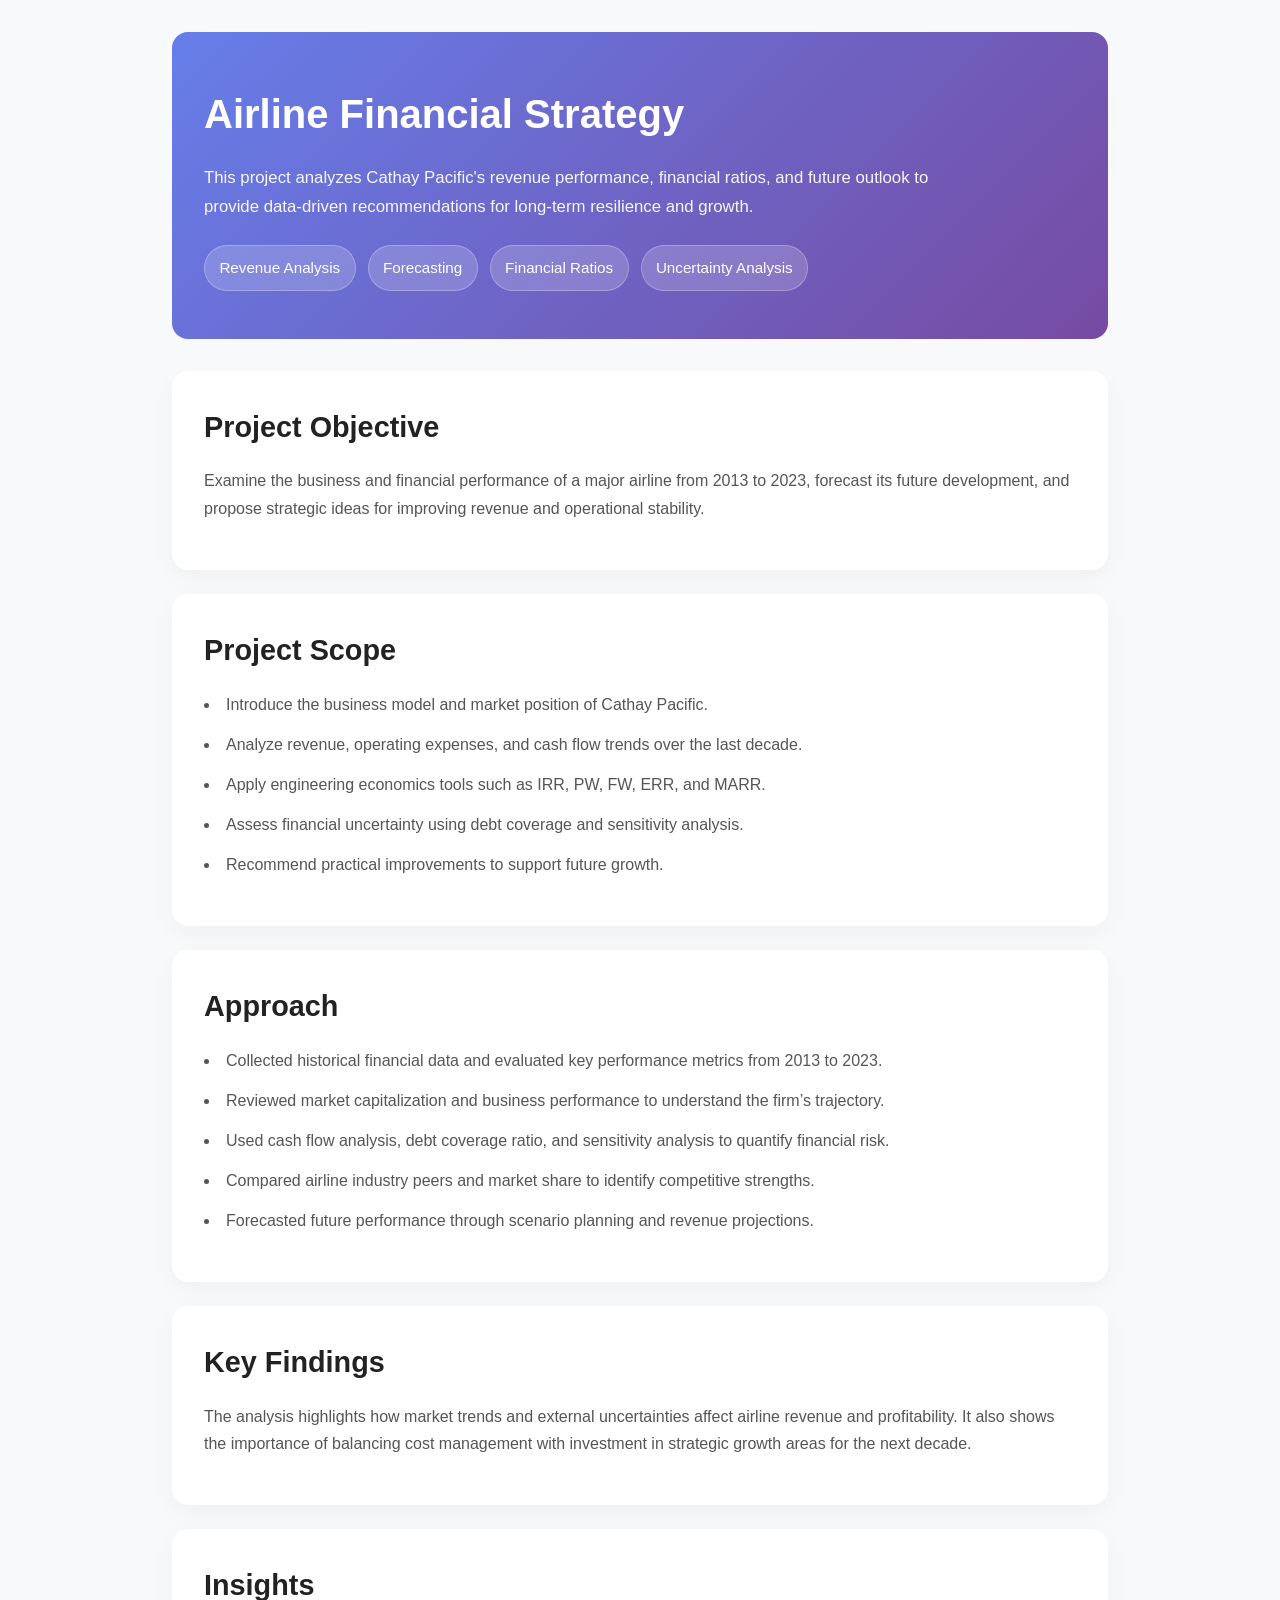
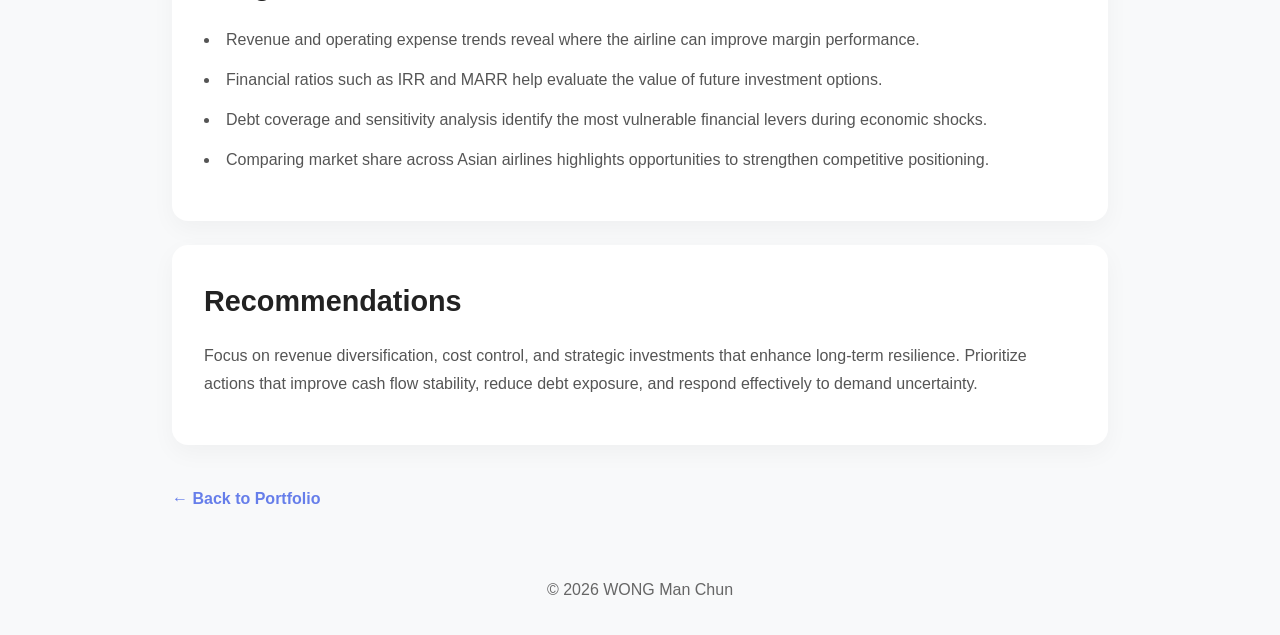
==== project-cathay-pacific-analysis.html @ 18812680 "Add HTML files for Airline Financial Strategy and E-Commerce Data Analysis projects - Created projec" ====
<!DOCTYPE html>
<html lang="en">
<head>
    <meta charset="UTF-8">
    <meta name="viewport" content="width=device-width, initial-scale=1.0">
    <title>Airline Financial Strategy Project</title>
    <style>
        * {
            margin: 0;
            padding: 0;
            box-sizing: border-box;
        }

        body {
            font-family: 'Segoe UI', Tahoma, Geneva, Verdana, sans-serif;
            line-height: 1.7;
            color: #333;
            background-color: #f8f9fa;
        }

        .container {
            max-width: 1000px;
            margin: 0 auto;
            padding: 2rem;
        }

        header {
            background: linear-gradient(135deg, #667eea 0%, #764ba2 100%);
            color: white;
            padding: 3rem 2rem;
            border-radius: 16px;
            margin-bottom: 2rem;
        }

        header h1 {
            font-size: 2.5rem;
            margin-bottom: 1rem;
        }

        header p {
            font-size: 1.05rem;
            max-width: 760px;
            opacity: 0.95;
        }

        .badge-row {
            display: flex;
            flex-wrap: wrap;
            gap: 0.75rem;
            margin-top: 1.5rem;
        }

        .badge {
            background-color: rgba(255,255,255,0.18);
            padding: 0.55rem 0.9rem;
            border-radius: 999px;
            font-size: 0.95rem;
            border: 1px solid rgba(255,255,255,0.25);
        }

        .section {
            background-color: white;
            border-radius: 16px;
            padding: 2rem;
            margin-bottom: 1.5rem;
            box-shadow: 0 8px 24px rgba(0,0,0,0.04);
        }

        .section h2 {
            font-size: 1.8rem;
            color: #222;
            margin-bottom: 1rem;
        }

        .section p,
        .section ul {
            font-size: 1rem;
            color: #555;
            margin-bottom: 1rem;
        }

        .section ul {
            list-style: disc inside;
            gap: 0.5rem;
        }

        .section li {
            margin-bottom: 0.8rem;
        }

        .back-link {
            display: inline-block;
            margin-top: 1rem;
            color: #667eea;
            text-decoration: none;
            font-weight: 600;
        }

        .back-link:hover {
            color: #764ba2;
        }

        footer {
            text-align: center;
            padding: 2rem 0;
            color: #666;
        }

        @media (max-width: 768px) {
            header {
                padding: 2rem 1rem;
            }

            .container {
                padding: 1rem;
            }
        }
    </style>
</head>
<body>
    <div class="container">
        <header>
            <h1>Airline Financial Strategy</h1>
            <p>This project analyzes Cathay Pacific's revenue performance, financial ratios, and future outlook to provide data-driven recommendations for long-term resilience and growth.</p>
            <div class="badge-row">
                <span class="badge">Revenue Analysis</span>
                <span class="badge">Forecasting</span>
                <span class="badge">Financial Ratios</span>
                <span class="badge">Uncertainty Analysis</span>
            </div>
        </header>

        <section class="section">
            <h2>Project Objective</h2>
            <p>Examine the business and financial performance of a major airline from 2013 to 2023, forecast its future development, and propose strategic ideas for improving revenue and operational stability.</p>
        </section>

        <section class="section">
            <h2>Project Scope</h2>
            <ul>
                <li>Introduce the business model and market position of Cathay Pacific.</li>
                <li>Analyze revenue, operating expenses, and cash flow trends over the last decade.</li>
                <li>Apply engineering economics tools such as IRR, PW, FW, ERR, and MARR.</li>
                <li>Assess financial uncertainty using debt coverage and sensitivity analysis.</li>
                <li>Recommend practical improvements to support future growth.</li>
            </ul>
        </section>

        <section class="section">
            <h2>Approach</h2>
            <ul>
                <li>Collected historical financial data and evaluated key performance metrics from 2013 to 2023.</li>
                <li>Reviewed market capitalization and business performance to understand the firm’s trajectory.</li>
                <li>Used cash flow analysis, debt coverage ratio, and sensitivity analysis to quantify financial risk.</li>
                <li>Compared airline industry peers and market share to identify competitive strengths.</li>
                <li>Forecasted future performance through scenario planning and revenue projections.</li>
            </ul>
        </section>

        <section class="section">
            <h2>Key Findings</h2>
            <p>The analysis highlights how market trends and external uncertainties affect airline revenue and profitability. It also shows the importance of balancing cost management with investment in strategic growth areas for the next decade.</p>
        </section>

        <section class="section">
            <h2>Insights</h2>
            <ul>
                <li>Revenue and operating expense trends reveal where the airline can improve margin performance.</li>
                <li>Financial ratios such as IRR and MARR help evaluate the value of future investment options.</li>
                <li>Debt coverage and sensitivity analysis identify the most vulnerable financial levers during economic shocks.</li>
                <li>Comparing market share across Asian airlines highlights opportunities to strengthen competitive positioning.</li>
            </ul>
        </section>

        <section class="section">
            <h2>Recommendations</h2>
            <p>Focus on revenue diversification, cost control, and strategic investments that enhance long-term resilience. Prioritize actions that improve cash flow stability, reduce debt exposure, and respond effectively to demand uncertainty.</p>
        </section>

        <a class="back-link" href="index.html">← Back to Portfolio</a>
    </div>

    <footer>
        <p>&copy; 2026 WONG Man Chun</p>
    </footer>
</body>
</html>
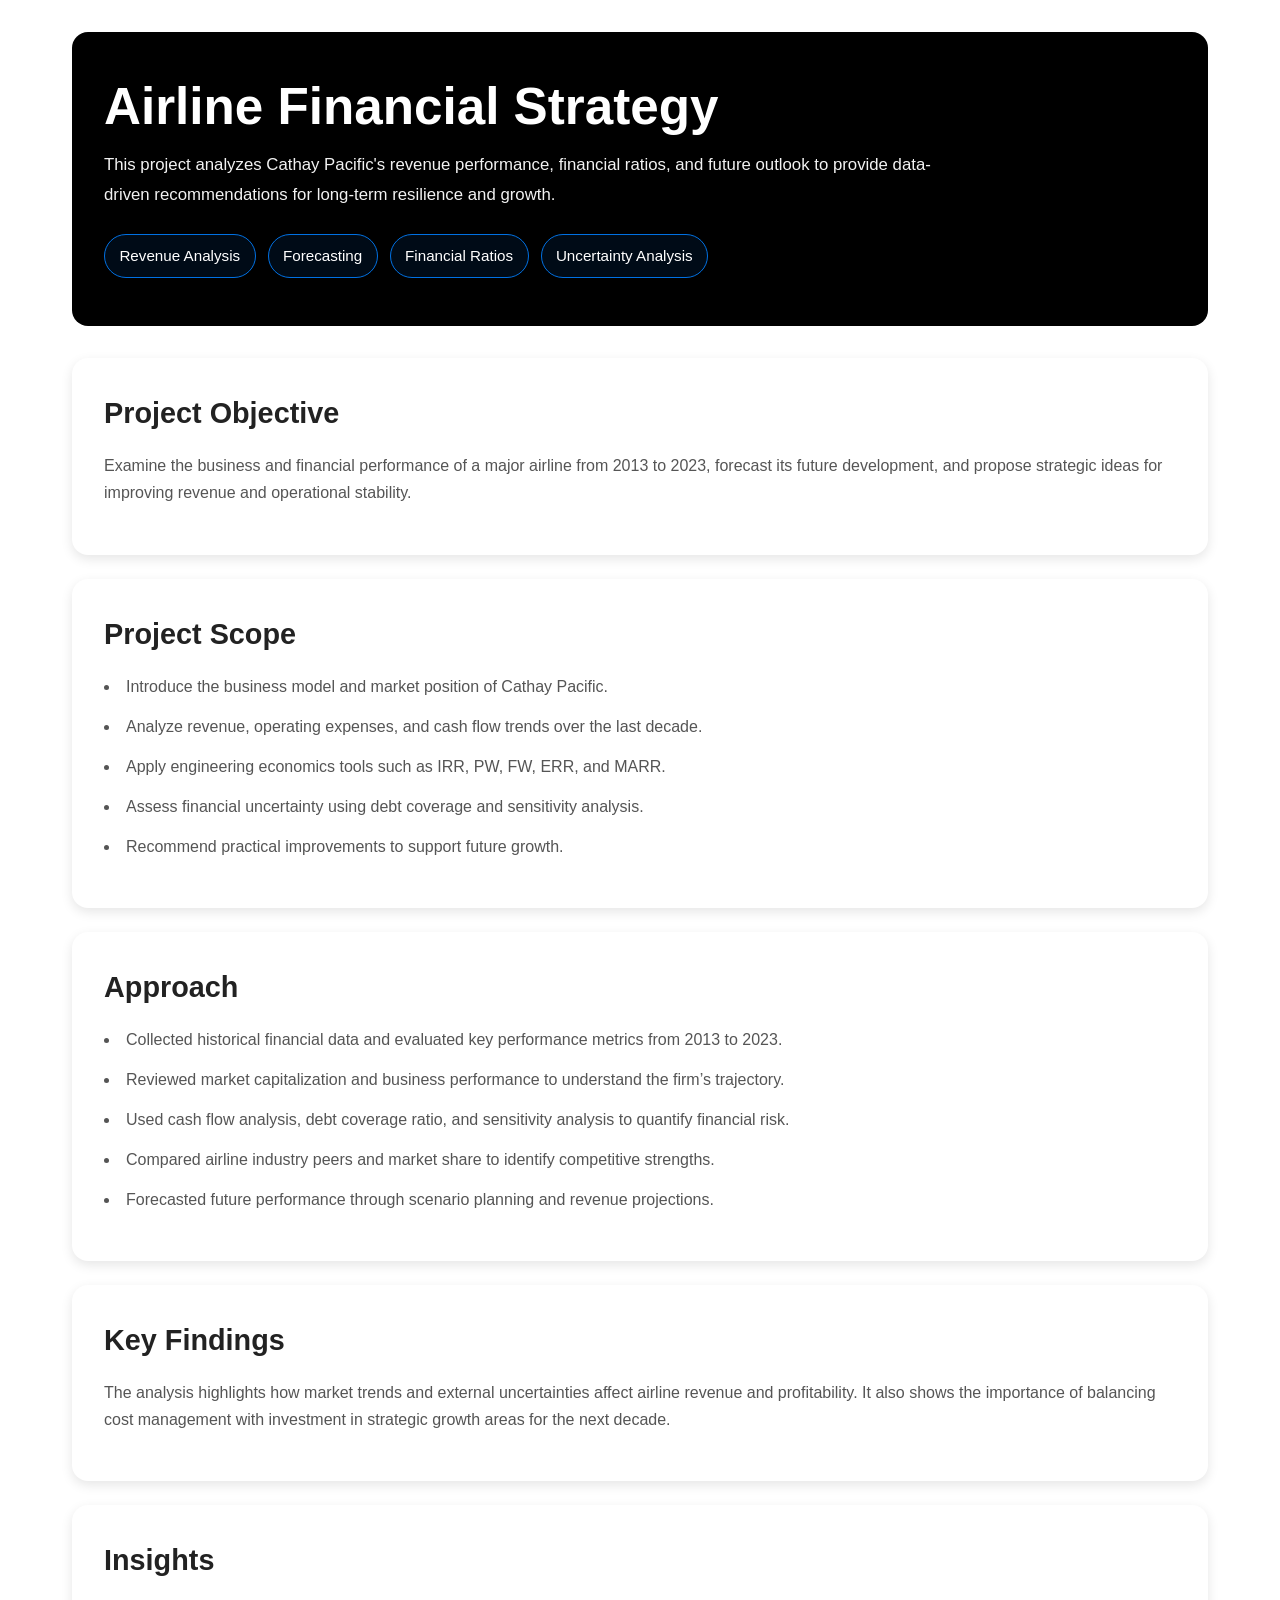
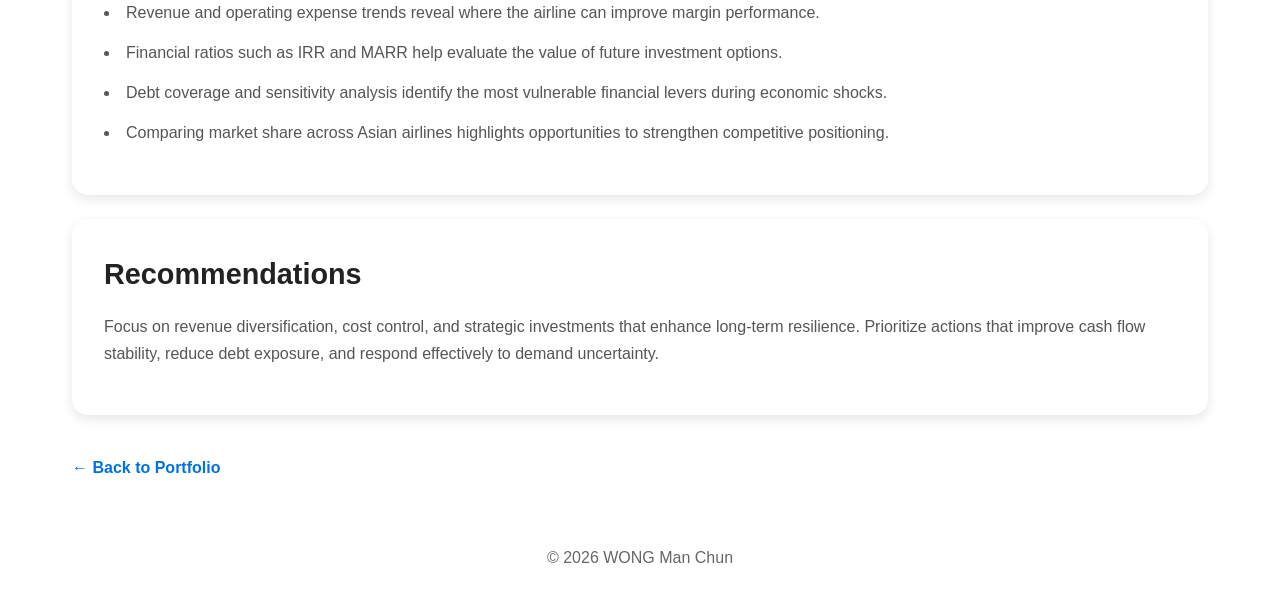
==== commit f51355b0: "Refactor project HTML files to link external CSS stylesheet for consistent styling across all projec" ====
--- a/project-cathay-pacific-analysis.html
+++ b/project-cathay-pacific-analysis.html
@@ -4,118 +4,7 @@
     <meta charset="UTF-8">
     <meta name="viewport" content="width=device-width, initial-scale=1.0">
     <title>Airline Financial Strategy Project</title>
-    <style>
-        * {
-            margin: 0;
-            padding: 0;
-            box-sizing: border-box;
-        }
-
-        body {
-            font-family: 'Segoe UI', Tahoma, Geneva, Verdana, sans-serif;
-            line-height: 1.7;
-            color: #333;
-            background-color: #f8f9fa;
-        }
-
-        .container {
-            max-width: 1000px;
-            margin: 0 auto;
-            padding: 2rem;
-        }
-
-        header {
-            background: linear-gradient(135deg, #667eea 0%, #764ba2 100%);
-            color: white;
-            padding: 3rem 2rem;
-            border-radius: 16px;
-            margin-bottom: 2rem;
-        }
-
-        header h1 {
-            font-size: 2.5rem;
-            margin-bottom: 1rem;
-        }
-
-        header p {
-            font-size: 1.05rem;
-            max-width: 760px;
-            opacity: 0.95;
-        }
-
-        .badge-row {
-            display: flex;
-            flex-wrap: wrap;
-            gap: 0.75rem;
-            margin-top: 1.5rem;
-        }
-
-        .badge {
-            background-color: rgba(255,255,255,0.18);
-            padding: 0.55rem 0.9rem;
-            border-radius: 999px;
-            font-size: 0.95rem;
-            border: 1px solid rgba(255,255,255,0.25);
-        }
-
-        .section {
-            background-color: white;
-            border-radius: 16px;
-            padding: 2rem;
-            margin-bottom: 1.5rem;
-            box-shadow: 0 8px 24px rgba(0,0,0,0.04);
-        }
-
-        .section h2 {
-            font-size: 1.8rem;
-            color: #222;
-            margin-bottom: 1rem;
-        }
-
-        .section p,
-        .section ul {
-            font-size: 1rem;
-            color: #555;
-            margin-bottom: 1rem;
-        }
-
-        .section ul {
-            list-style: disc inside;
-            gap: 0.5rem;
-        }
-
-        .section li {
-            margin-bottom: 0.8rem;
-        }
-
-        .back-link {
-            display: inline-block;
-            margin-top: 1rem;
-            color: #667eea;
-            text-decoration: none;
-            font-weight: 600;
-        }
-
-        .back-link:hover {
-            color: #764ba2;
-        }
-
-        footer {
-            text-align: center;
-            padding: 2rem 0;
-            color: #666;
-        }
-
-        @media (max-width: 768px) {
-            header {
-                padding: 2rem 1rem;
-            }
-
-            .container {
-                padding: 1rem;
-            }
-        }
-    </style>
+            <link rel="stylesheet" href="styles.css">
 </head>
 <body>
     <div class="container">
--- a/styles.css
+++ b/styles.css
@@ -0,0 +1,185 @@
+/* Shared project detail page style matched to index.html */
+* {
+    margin: 0;
+    padding: 0;
+    box-sizing: border-box;
+}
+:root {
+    --color-primary: #000;
+    --color-secondary: #1d1d1d;
+    --color-light: #f5f5f7;
+    --color-accent: #0071e3;
+    --color-accent-hover: #0077ed;
+    --color-text: #1d1d1d;
+    --color-text-secondary: #6e6e73;
+    --color-border: #d2d2d7;
+    --transition: all 0.3s cubic-bezier(0.4, 0, 0.2, 1);
+    --shadow-sm: 0 1px 3px rgba(0, 0, 0, 0.08);
+    --shadow-md: 0 4px 12px rgba(0, 0, 0, 0.1);
+    --shadow-lg: 0 12px 40px rgba(0, 0, 0, 0.12);
+}
+body {
+    font-family: -apple-system, BlinkMacSystemFont, 'Segoe UI', 'Helvetica Neue', sans-serif;
+    line-height: 1.6;
+    color: var(--color-text);
+    background-color: #ffffff;
+}
+html {
+    scroll-behavior: smooth;
+}
+.container {
+    max-width: 1200px;
+    margin: 0 auto;
+    padding: 2rem;
+}
+header {
+    background: var(--color-primary);
+    color: white;
+    padding: 3rem 2rem;
+    border-radius: 16px;
+    margin-bottom: 2rem;
+}
+header h1 {
+    font-size: clamp(2.5rem, 4vw, 3.5rem);
+    margin-bottom: 1rem;
+    line-height: 1.05;
+}
+header p {
+    font-size: 1.05rem;
+    max-width: 840px;
+    opacity: 0.95;
+    line-height: 1.8;
+}
+.badge-row {
+    display: flex;
+    flex-wrap: wrap;
+    gap: 0.75rem;
+    margin-top: 1.5rem;
+}
+.badge {
+    background-color: rgba(0, 113, 227, 0.1);
+    color: white;
+    padding: 0.55rem 0.9rem;
+    border-radius: 999px;
+    font-size: 0.95rem;
+    border: 1px solid var(--color-accent);
+}
+.section,
+.project-section {
+    background-color: white;
+    border-radius: 16px;
+    padding: 2rem;
+    margin-bottom: 1.5rem;
+    box-shadow: var(--shadow-md);
+}
+.section h2,
+.section-header h2 {
+    font-size: 1.8rem;
+    color: #222;
+    margin-bottom: 1rem;
+}
+.section p,
+.section ul,
+.section li,
+.section-content p,
+.section-content ul,
+.section-content li {
+    font-size: 1rem;
+    color: #555;
+    margin-bottom: 1rem;
+    line-height: 1.7;
+}
+.section ul,
+.section-content ul {
+    list-style: disc inside;
+    gap: 0.5rem;
+}
+.section li,
+.section-content li {
+    margin-bottom: 0.8rem;
+}
+.metric-grid,
+.metrics-grid {
+    display: grid;
+    grid-template-columns: repeat(auto-fit, minmax(220px, 1fr));
+    gap: 1rem;
+    margin-top: 1rem;
+}
+.metric-box,
+.metric-card {
+    background-color: #f6f8ff;
+    border: 1px solid #dbe2ff;
+    border-radius: 14px;
+    padding: 1rem;
+}
+.metric-box h3,
+.metric-card h3 {
+    margin-bottom: 0.5rem;
+    color: #333;
+    font-size: 1.1rem;
+}
+.metric-box p,
+.metric-card p {
+    font-size: 0.95rem;
+    color: #555;
+}
+.highlight-box {
+    background: #eef2ff;
+    border: 1px solid #dbe2ff;
+    border-radius: 14px;
+    padding: 1.25rem;
+    margin-top: 1rem;
+}
+.highlight-box h3 {
+    margin-bottom: 0.75rem;
+    font-size: 1.1rem;
+    color: #222;
+}
+.metric-value {
+    font-size: 1.5rem;
+    font-weight: 700;
+    color: #222;
+}
+.metric-label {
+    font-size: 0.95rem;
+    color: #555;
+    margin-top: 0.5rem;
+}
+.code-block,
+pre {
+    background: #f4f6ff;
+    border: 1px solid #d8dcef;
+    border-radius: 12px;
+    padding: 1rem;
+    overflow-x: auto;
+    white-space: pre-wrap;
+    font-family: Menlo, Monaco, Consolas, 'Courier New', monospace;
+    color: #2a2a72;
+}
+code {
+    font-family: Menlo, Monaco, Consolas, 'Courier New', monospace;
+    color: #2a2a72;
+}
+.back-link {
+    display: inline-block;
+    margin-top: 1rem;
+    color: var(--color-accent);
+    text-decoration: none;
+    font-weight: 600;
+}
+.back-link:hover {
+    color: var(--color-accent-hover);
+}
+footer {
+    text-align: center;
+    padding: 2rem 0;
+    color: #666;
+}
+@media (max-width: 768px) {
+    header {
+        padding: 2rem 1rem;
+    }
+    .container {
+        padding: 1rem;
+    }
+}
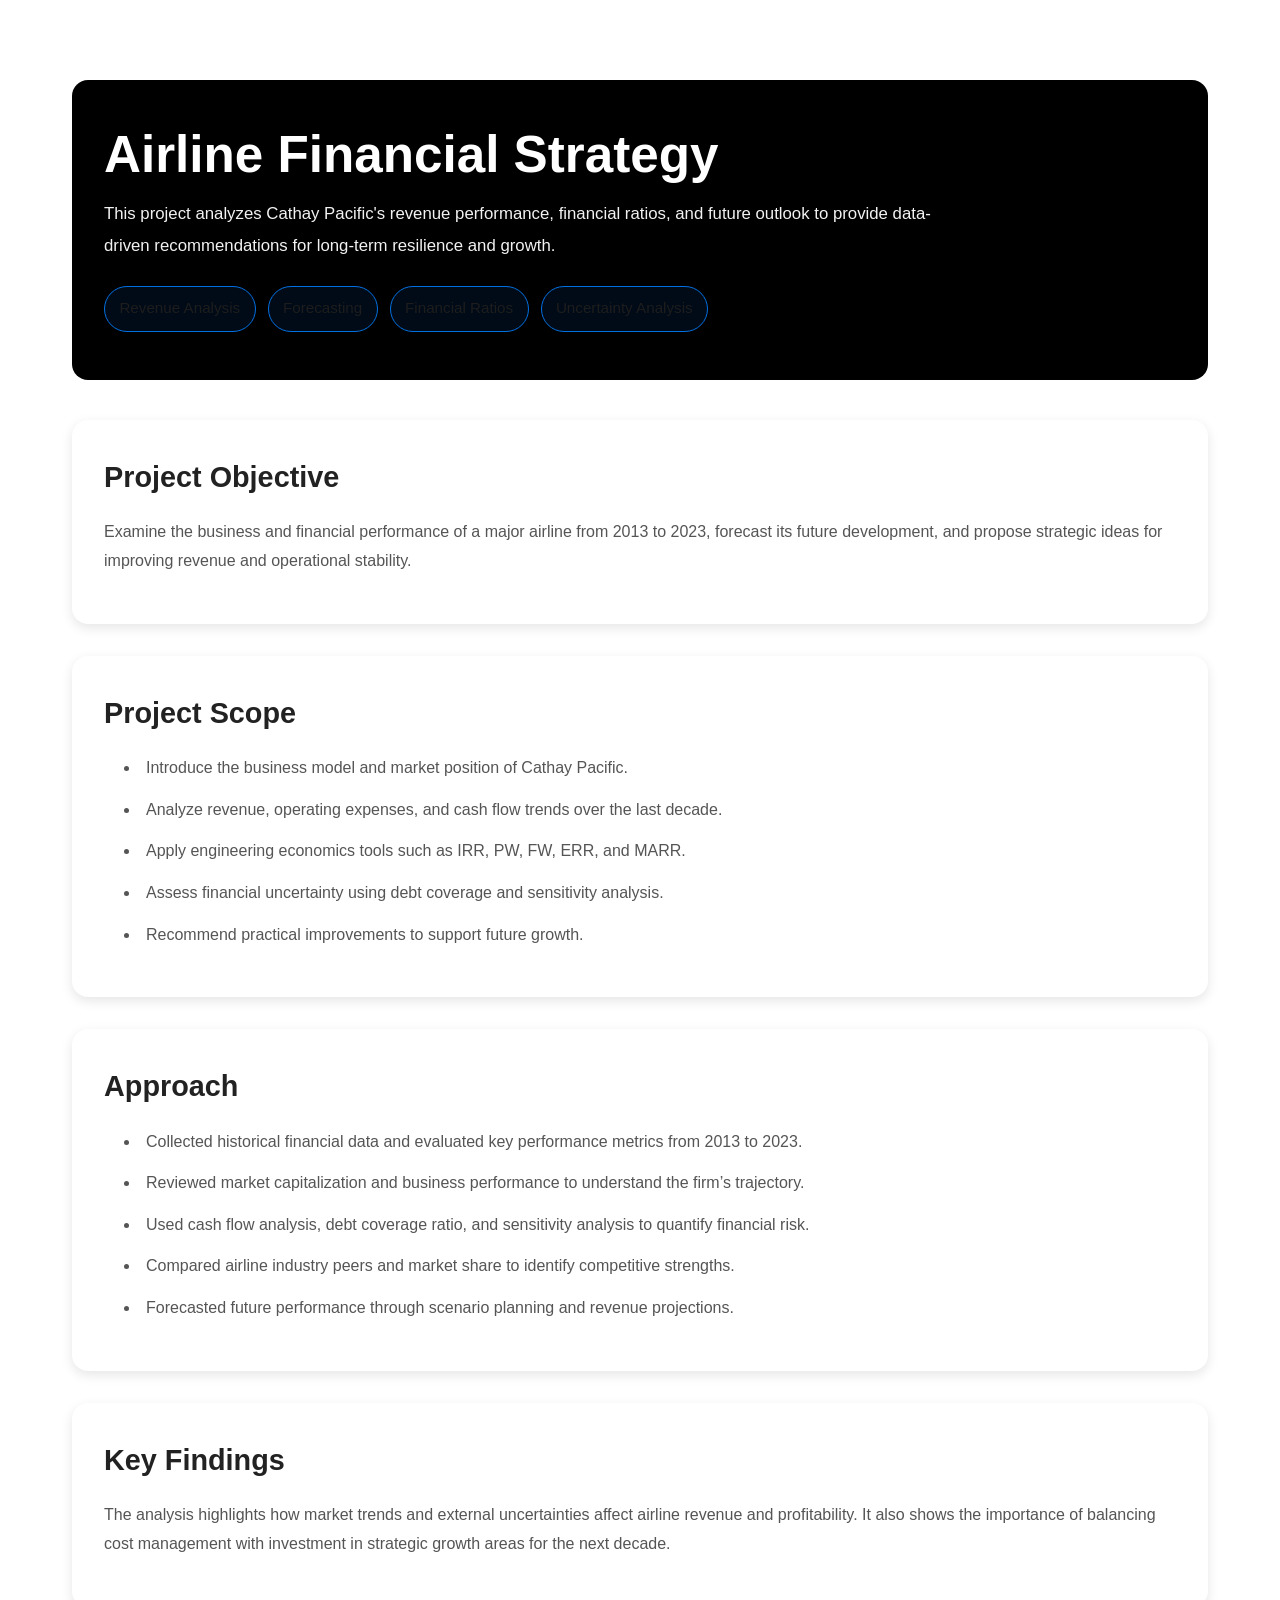
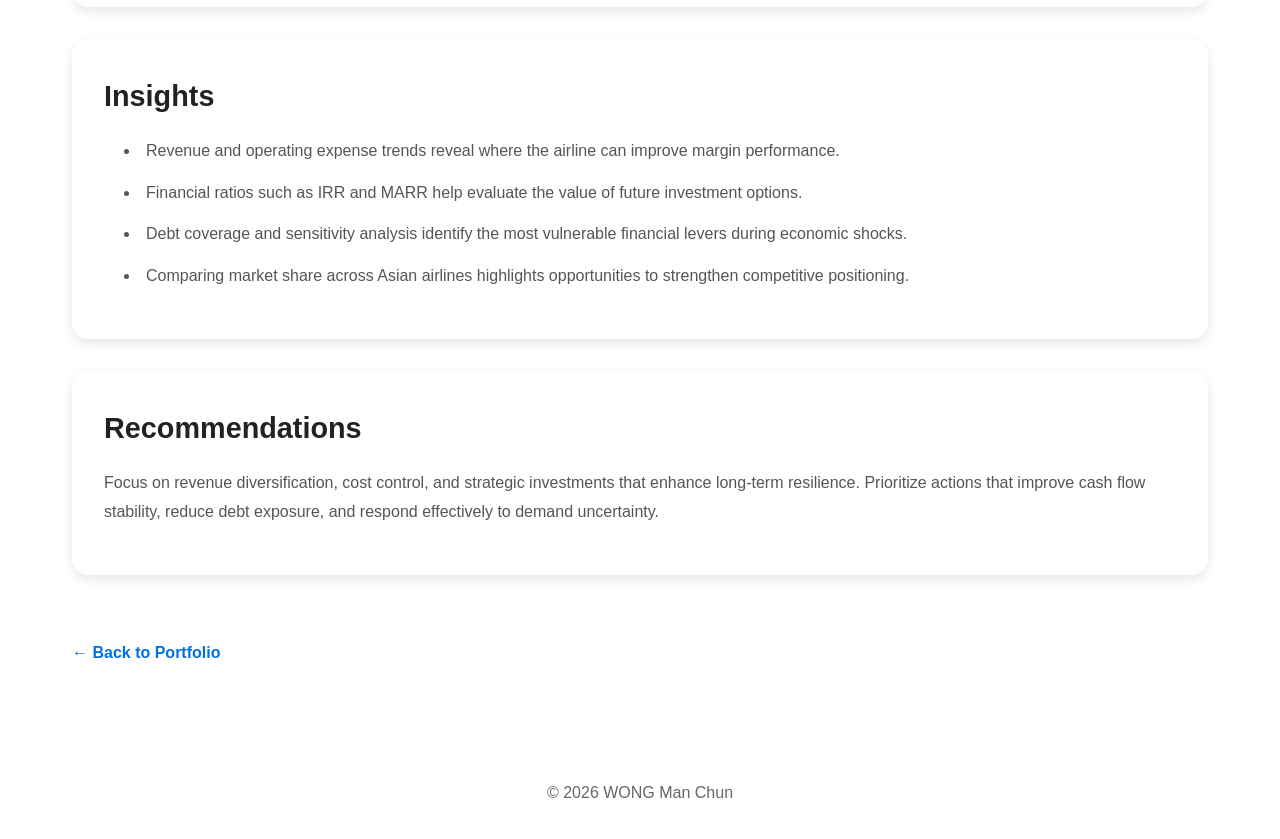
==== commit fe690b3d: "Enhance project pages with improved layout, accessibility features, and descriptive metadata for bet" ====
--- a/project-cathay-pacific-analysis.html
+++ b/project-cathay-pacific-analysis.html
@@ -3,11 +3,13 @@
 <head>
     <meta charset="UTF-8">
     <meta name="viewport" content="width=device-width, initial-scale=1.0">
+    <meta name="description" content="Airline financial strategy analysis of Cathay Pacific with revenue forecasting and financial risk assessment.">
     <title>Airline Financial Strategy Project</title>
-            <link rel="stylesheet" href="styles.css">
+    <link rel="stylesheet" href="styles.css">
 </head>
 <body>
-    <div class="container">
+    <main>
+        <div class="container">
         <header>
             <h1>Airline Financial Strategy</h1>
             <p>This project analyzes Cathay Pacific's revenue performance, financial ratios, and future outlook to provide data-driven recommendations for long-term resilience and growth.</p>
@@ -67,7 +69,8 @@
         </section>
 
         <a class="back-link" href="index.html">← Back to Portfolio</a>
-    </div>
+        </div>
+    </main>
 
     <footer>
         <p>&copy; 2026 WONG Man Chun</p>
--- a/styles.css
+++ b/styles.css
@@ -20,12 +20,16 @@
 }
 body {
     font-family: -apple-system, BlinkMacSystemFont, 'Segoe UI', 'Helvetica Neue', sans-serif;
-    line-height: 1.6;
+    font-size: 16px;
+    line-height: 1.75;
     color: var(--color-text);
     background-color: #ffffff;
 }
 html {
     scroll-behavior: smooth;
+}
+main {
+    padding: 3rem 0;
 }
 .container {
     max-width: 1200px;
@@ -37,7 +41,7 @@
     color: white;
     padding: 3rem 2rem;
     border-radius: 16px;
-    margin-bottom: 2rem;
+    margin-bottom: 2.5rem;
 }
 header h1 {
     font-size: clamp(2.5rem, 4vw, 3.5rem);
@@ -48,7 +52,7 @@
     font-size: 1.05rem;
     max-width: 840px;
     opacity: 0.95;
-    line-height: 1.8;
+    line-height: 1.9;
 }
 .badge-row {
     display: flex;
@@ -58,7 +62,7 @@
 }
 .badge {
     background-color: rgba(0, 113, 227, 0.1);
-    color: white;
+    color: var(--color-text);
     padding: 0.55rem 0.9rem;
     border-radius: 999px;
     font-size: 0.95rem;
@@ -69,11 +73,12 @@
     background-color: white;
     border-radius: 16px;
     padding: 2rem;
-    margin-bottom: 1.5rem;
+    margin-bottom: 2rem;
     box-shadow: var(--shadow-md);
 }
 .section h2,
-.section-header h2 {
+.section-header h2,
+.project-section h2 {
     font-size: 1.8rem;
     color: #222;
     margin-bottom: 1rem;
@@ -83,20 +88,32 @@
 .section li,
 .section-content p,
 .section-content ul,
-.section-content li {
+.section-content li,
+.project-section p,
+.project-section ul,
+.project-section li {
     font-size: 1rem;
     color: #555;
     margin-bottom: 1rem;
-    line-height: 1.7;
-}
+    line-height: 1.8;
+}
+.project-section ul,
 .section ul,
-.section-content ul {
+.project-section ol,
+.section ol {
     list-style: disc inside;
     gap: 0.5rem;
-}
-.section li,
-.section-content li {
+    margin-top: 0.75rem;
+    margin-bottom: 1rem;
+    padding-left: 1.25rem;
+}
+.project-section li,
+.section li {
     margin-bottom: 0.8rem;
+}
+.project-section + .project-section,
+.section + .section {
+    margin-top: 1rem;
 }
 .metric-grid,
 .metrics-grid {
@@ -162,7 +179,7 @@
 }
 .back-link {
     display: inline-block;
-    margin-top: 1rem;
+    margin-top: 2rem;
     color: var(--color-accent);
     text-decoration: none;
     font-weight: 600;
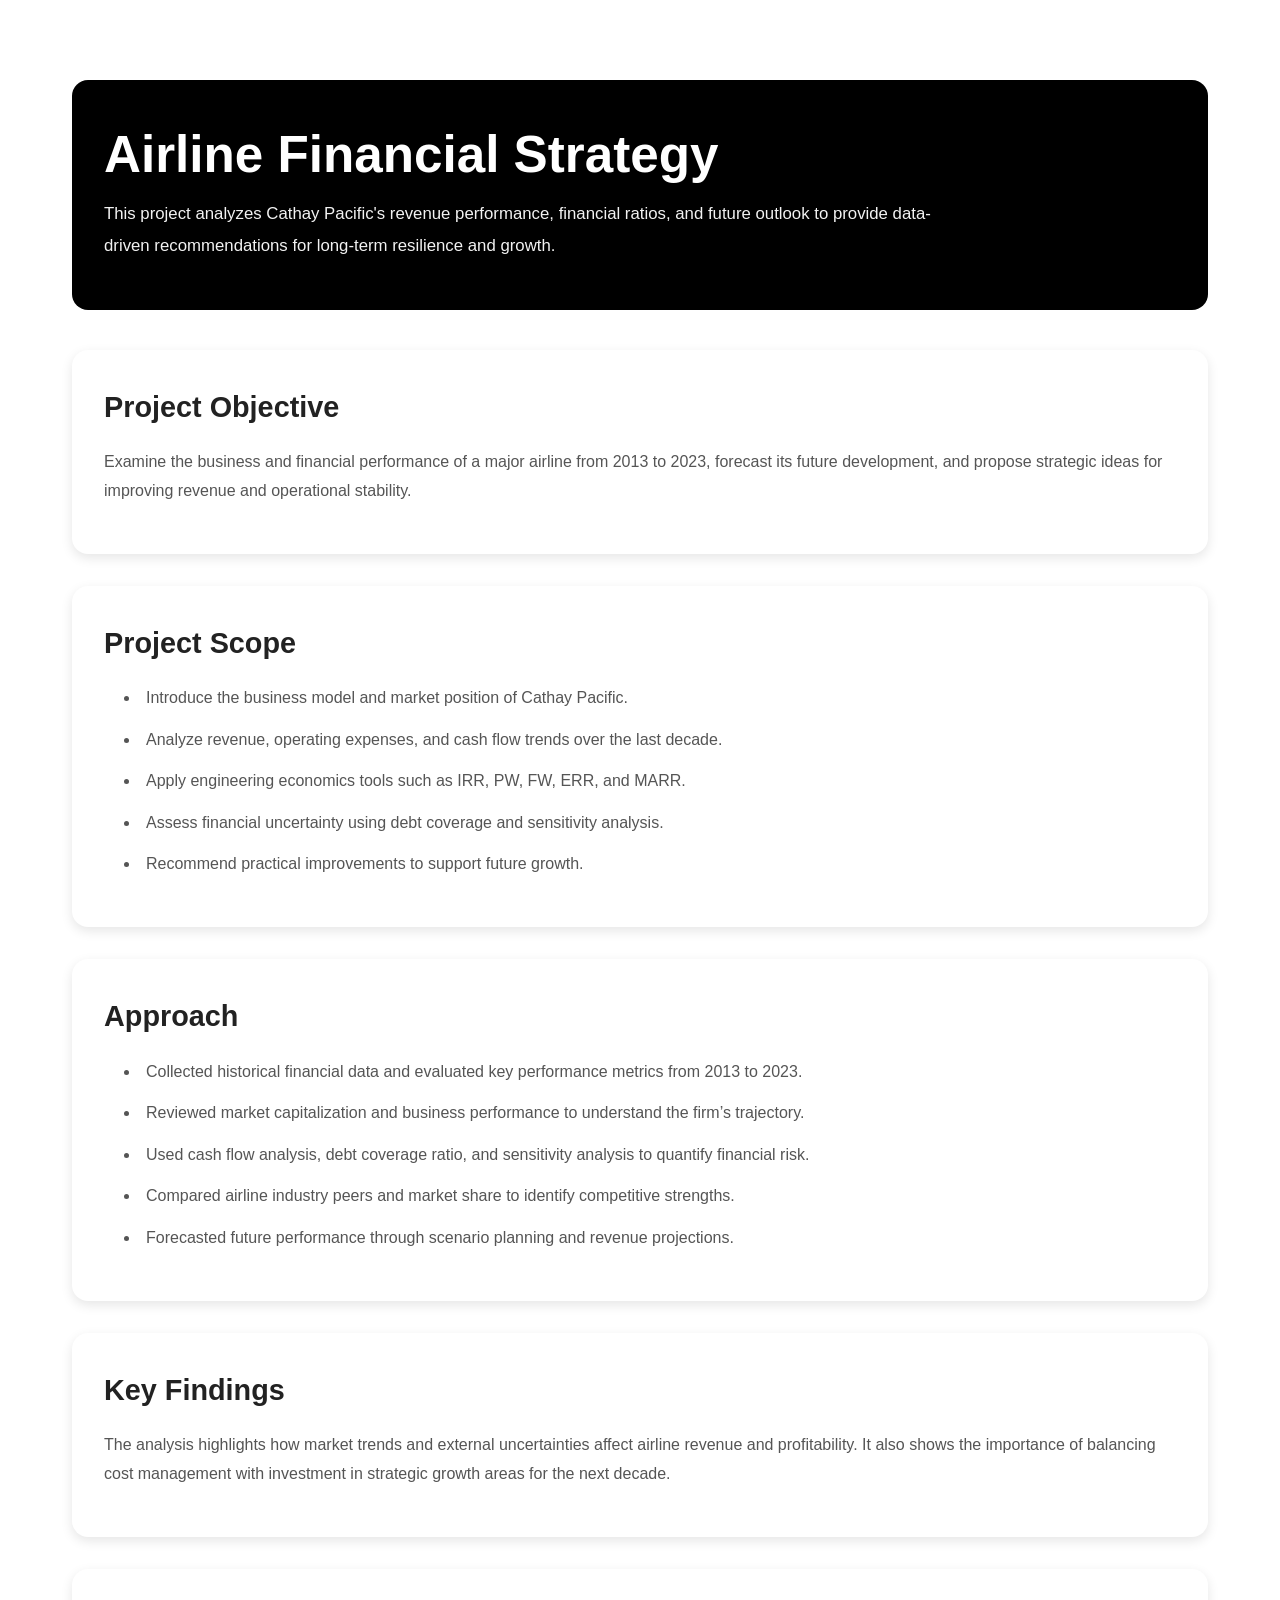
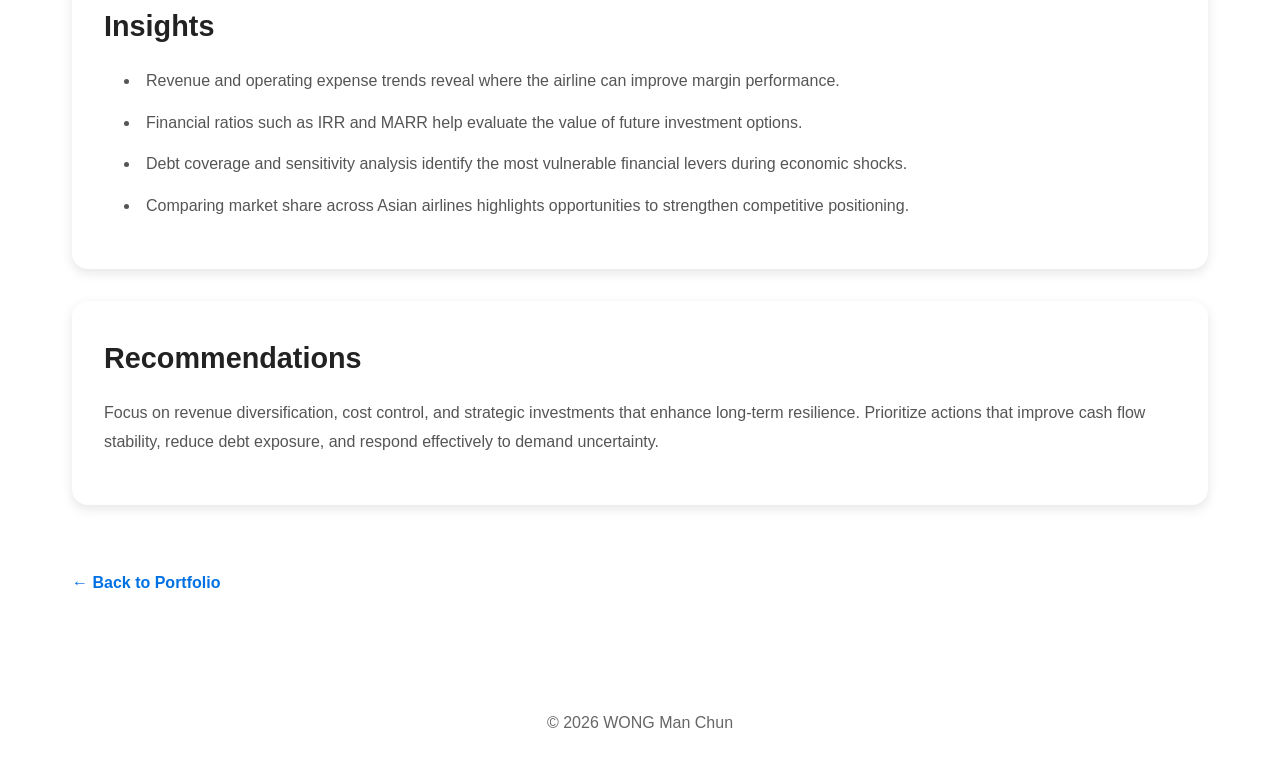
==== commit 63053da5: "Remove badge rows from project headers for a cleaner presentation" ====
--- a/project-cathay-pacific-analysis.html
+++ b/project-cathay-pacific-analysis.html
@@ -13,12 +13,7 @@
         <header>
             <h1>Airline Financial Strategy</h1>
             <p>This project analyzes Cathay Pacific's revenue performance, financial ratios, and future outlook to provide data-driven recommendations for long-term resilience and growth.</p>
-            <div class="badge-row">
-                <span class="badge">Revenue Analysis</span>
-                <span class="badge">Forecasting</span>
-                <span class="badge">Financial Ratios</span>
-                <span class="badge">Uncertainty Analysis</span>
-            </div>
+
         </header>
 
         <section class="section">
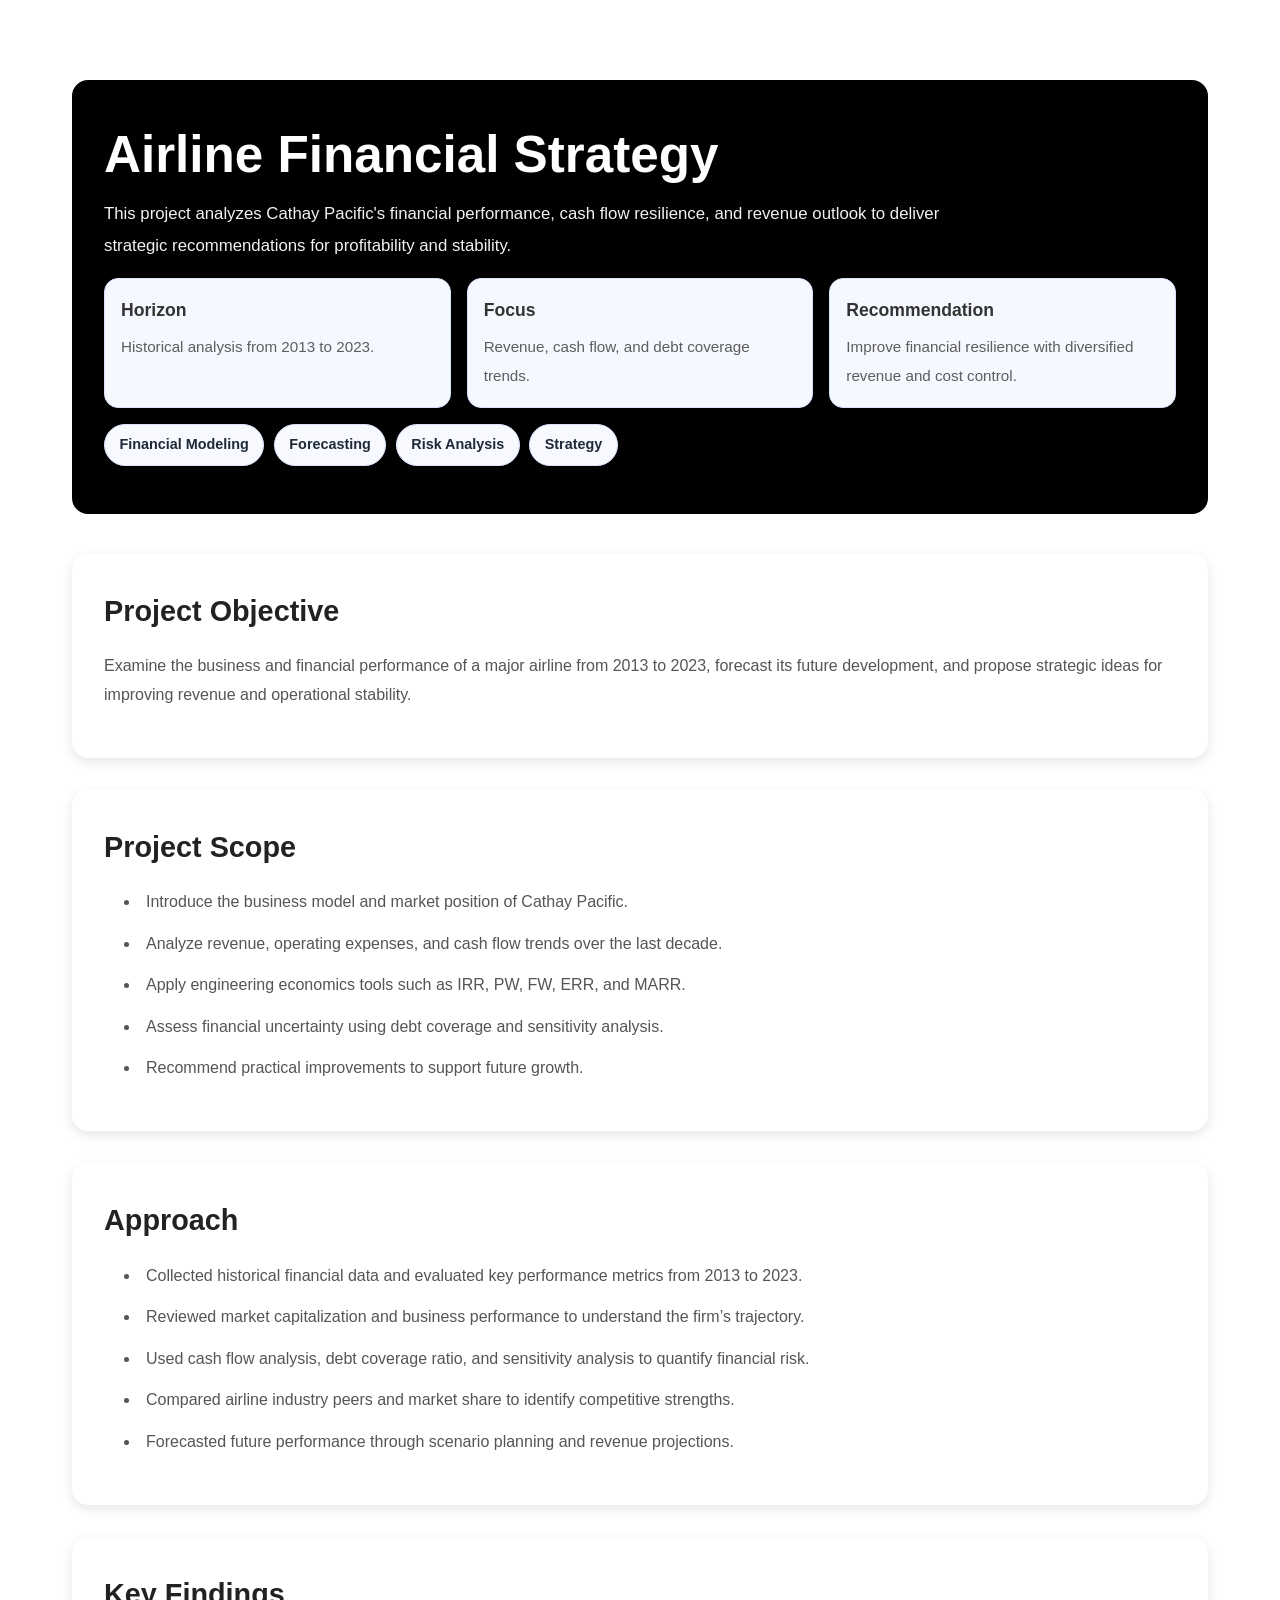
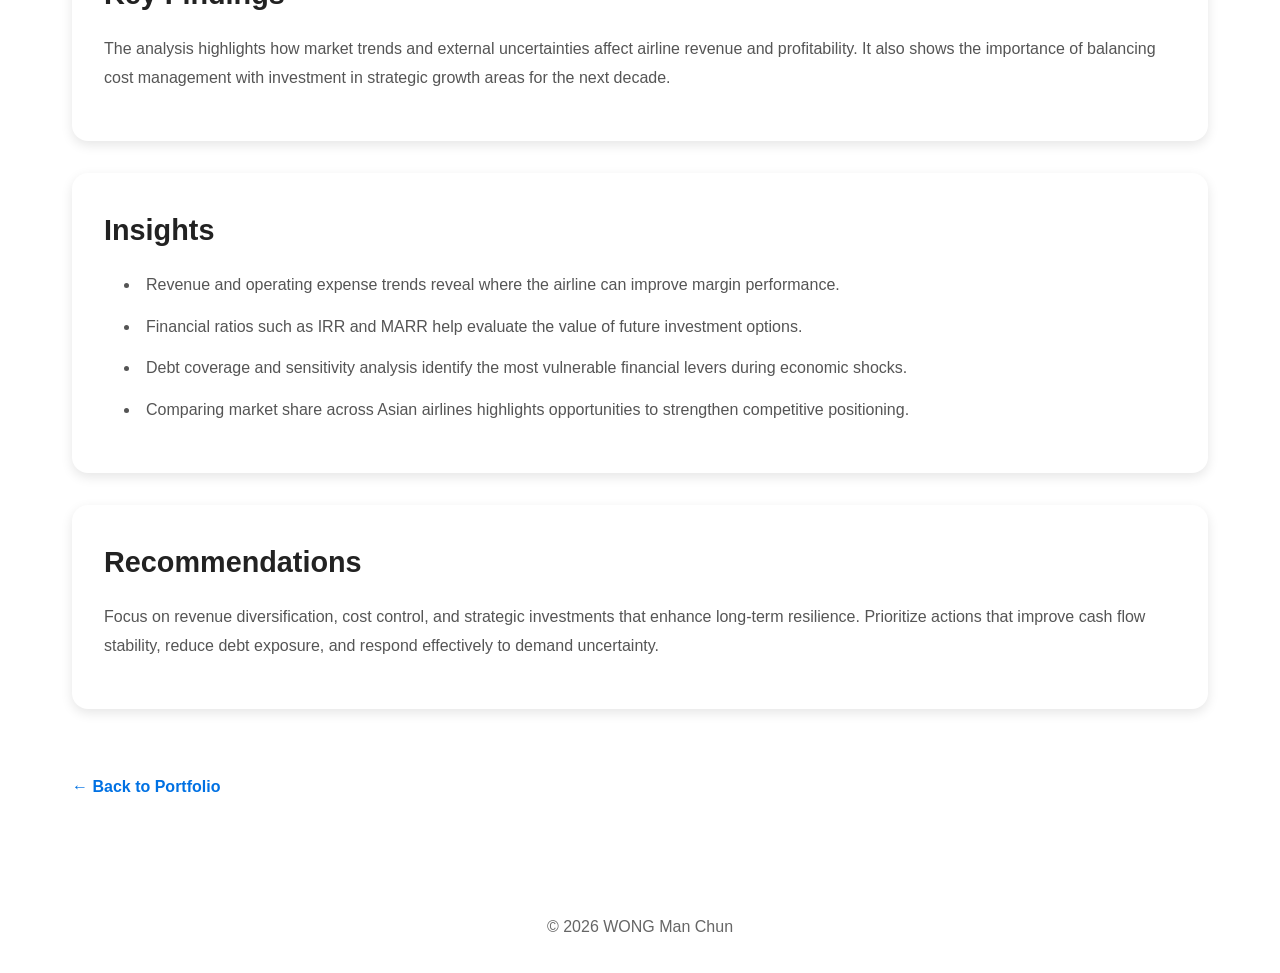
==== commit 38a35022: "Enhance project descriptions and add tags for improved clarity and organization across multiple proj" ====
--- a/project-cathay-pacific-analysis.html
+++ b/project-cathay-pacific-analysis.html
@@ -12,8 +12,27 @@
         <div class="container">
         <header>
             <h1>Airline Financial Strategy</h1>
-            <p>This project analyzes Cathay Pacific's revenue performance, financial ratios, and future outlook to provide data-driven recommendations for long-term resilience and growth.</p>
-
+            <p>This project analyzes Cathay Pacific's financial performance, cash flow resilience, and revenue outlook to deliver strategic recommendations for profitability and stability.</p>
+            <div class="metric-grid">
+                <div class="metric-box">
+                    <h3>Horizon</h3>
+                    <p>Historical analysis from 2013 to 2023.</p>
+                </div>
+                <div class="metric-box">
+                    <h3>Focus</h3>
+                    <p>Revenue, cash flow, and debt coverage trends.</p>
+                </div>
+                <div class="metric-box">
+                    <h3>Recommendation</h3>
+                    <p>Improve financial resilience with diversified revenue and cost control.</p>
+                </div>
+            </div>
+            <div class="project-tags">
+                <span class="project-tag">Financial Modeling</span>
+                <span class="project-tag">Forecasting</span>
+                <span class="project-tag">Risk Analysis</span>
+                <span class="project-tag">Strategy</span>
+            </div>
         </header>
 
         <section class="section">
--- a/styles.css
+++ b/styles.css
@@ -140,6 +140,24 @@
     font-size: 0.95rem;
     color: #555;
 }
+.project-tags {
+    display: flex;
+    flex-wrap: wrap;
+    gap: 0.6rem;
+    margin-top: 1rem;
+}
+.project-tag {
+    display: inline-flex;
+    align-items: center;
+    justify-content: center;
+    padding: 0.45rem 0.9rem;
+    border-radius: 999px;
+    background: #f7f9ff;
+    border: 1px solid #dbe2ff;
+    color: #1f2937;
+    font-size: 0.9rem;
+    font-weight: 600;
+}
 .highlight-box {
     background: #eef2ff;
     border: 1px solid #dbe2ff;
